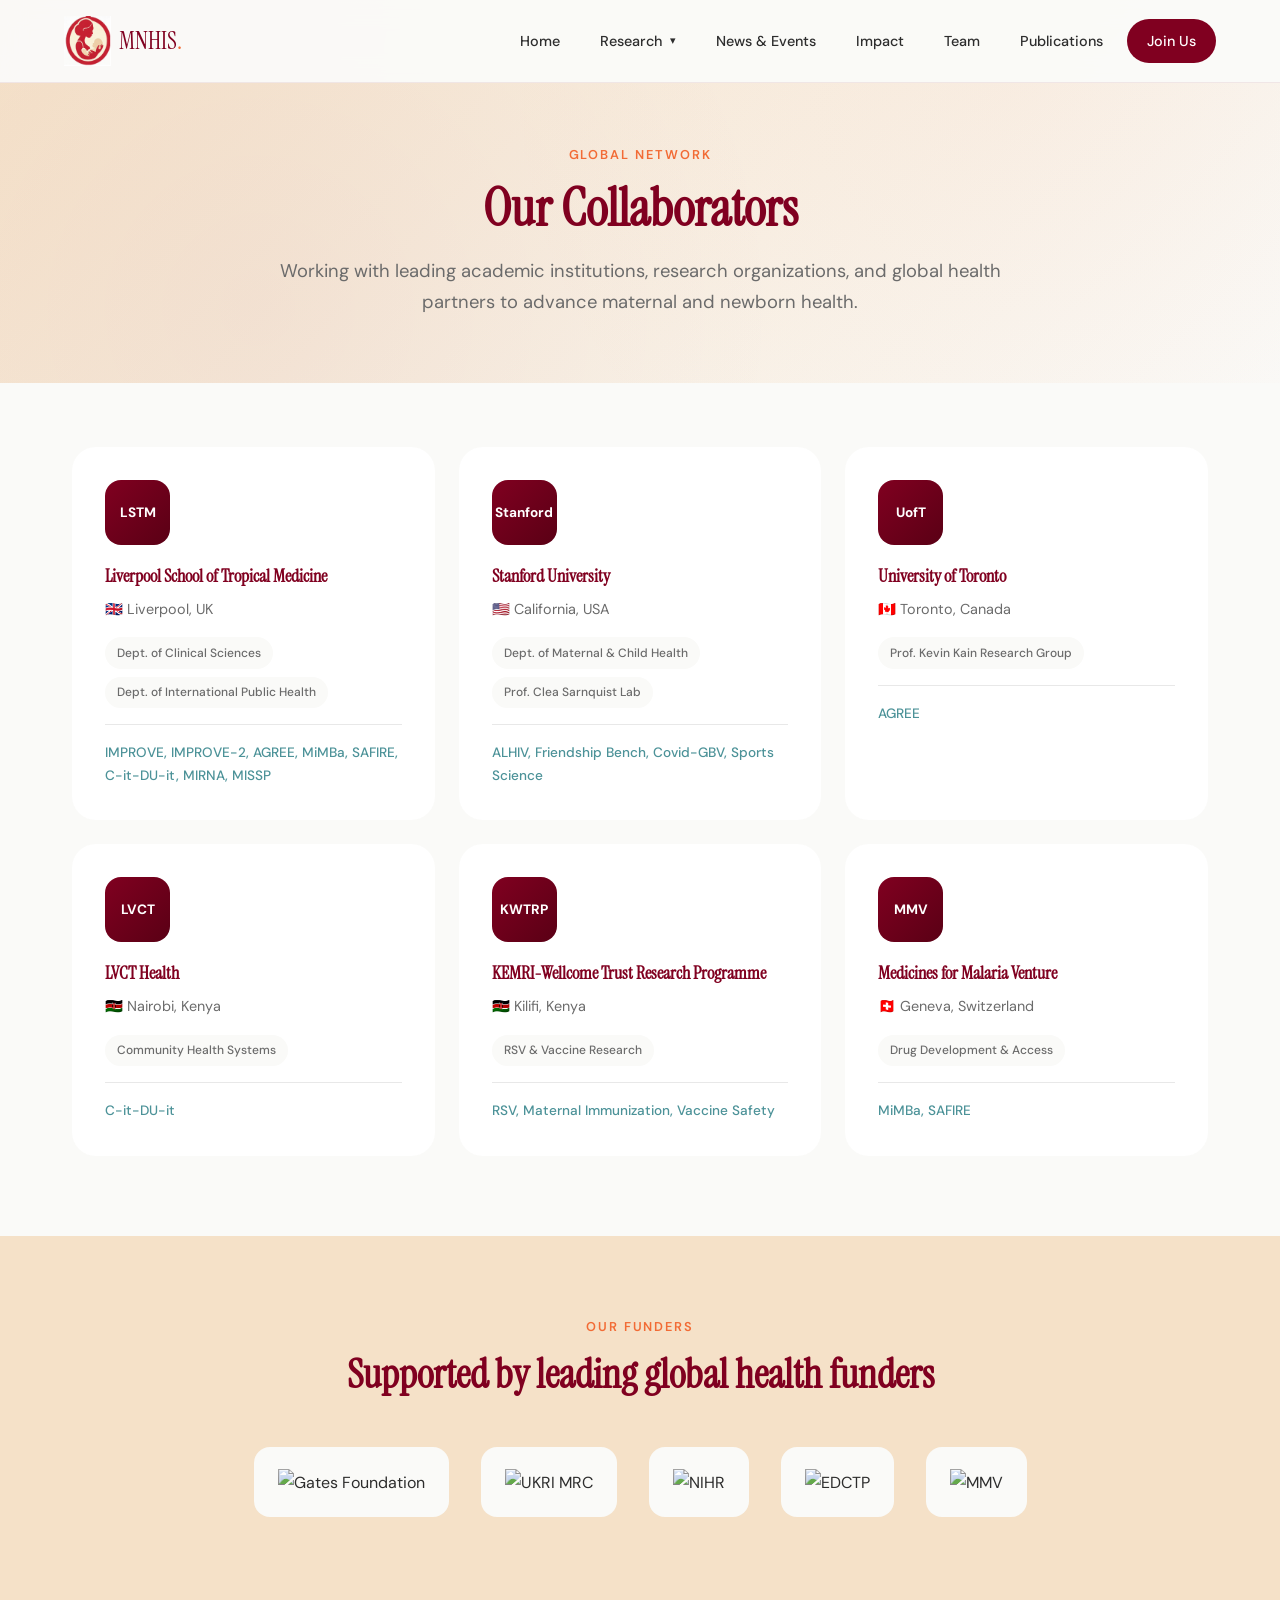
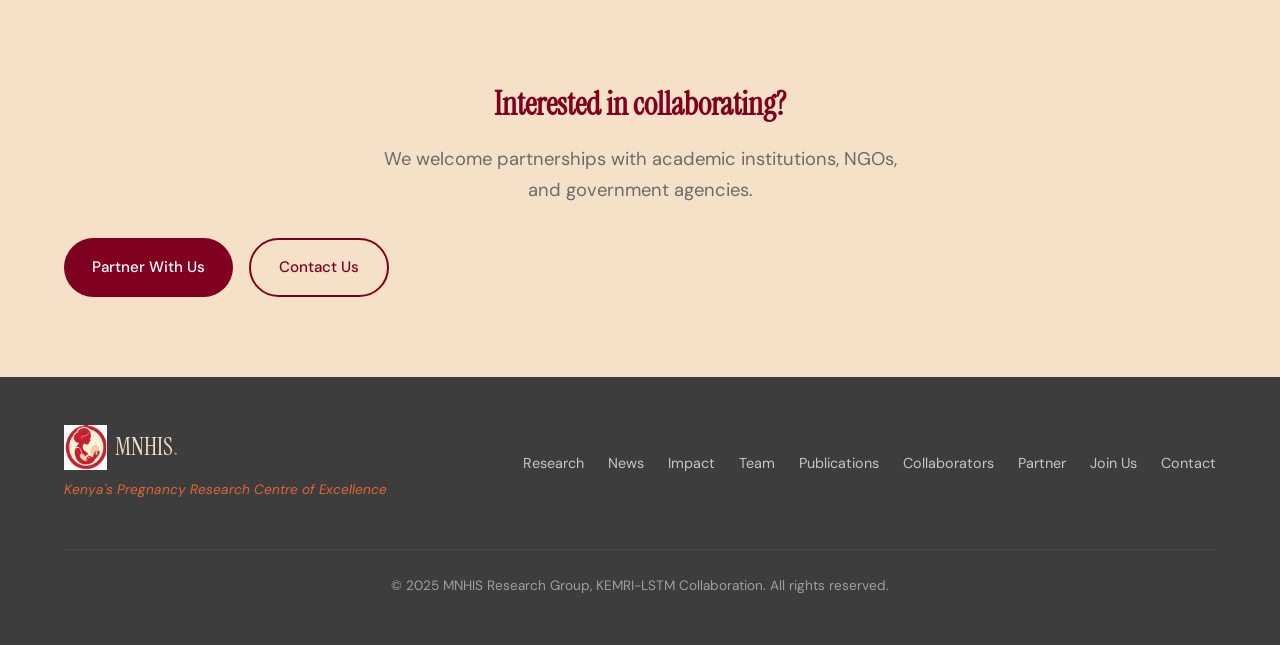
==== collaborators.html @ 678b4b8b "v3 redesign - Gitaka/Obimbo Lab inspired" ====
<!DOCTYPE html>
<html lang="en">
<head>
    <meta charset="UTF-8">
    <meta name="viewport" content="width=device-width, initial-scale=1.0">
    <meta name="description" content="MNHIS Collaborators - Working with leading institutions including LSTM, Stanford, University of Toronto, and global health partners.">
    <title>Our Collaborators | MNHIS - Kenya's Pregnancy Research Centre</title>
    <link rel="preconnect" href="https://fonts.googleapis.com">
    <link rel="preconnect" href="https://fonts.gstatic.com" crossorigin>
    <link href="https://fonts.googleapis.com/css2?family=Instrument+Serif:ital@0;1&family=DM+Sans:ital,opsz,wght@0,9..40,300;0,9..40,400;0,9..40,500;0,9..40,600;1,9..40,400&display=swap" rel="stylesheet">
    <link rel="stylesheet" href="styles.css">
</head>
<body>
    <!-- Navigation -->
    <nav>
        <a href="index.html" class="logo">
            <img src="logo.jpg" alt="MNHIS Logo" style="height: 50px; width: auto; object-fit: contain;">
            <span class="logo-text">MNHIS<span>.</span></span>
        </a>
        <ul class="nav-links">
            <li><a href="index.html">Home</a></li>
            <li>
                <a href="projects.html" class="dropdown-toggle">Research</a>
                <div class="dropdown-menu">
                    <a href="projects.html">All Projects</a>
                    <div class="dropdown-divider"></div>
                    <a href="projects.html#malaria">🦟 Malaria in Pregnancy</a>
                    <a href="projects.html#immunization">💉 Maternal Immunization</a>
                    <a href="projects.html#health-systems">🏥 Health Systems</a>
                    <a href="projects.html#adolescent">💚 Adolescent Well-being</a>
                </div>
            </li>
            <li><a href="news.html">News & Events</a></li>
            <li><a href="impact.html">Impact</a></li>
            <li><a href="team.html">Team</a></li>
            <li><a href="publications.html">Publications</a></li>
            <li><a href="join.html" class="nav-cta">Join Us</a></li>
        </ul>
        <button class="mobile-menu-btn">☰</button>
    </nav>

    <!-- Page Header -->
    <section class="page-header">
        <div class="page-header-content">
            <span class="section-tag">Global Network</span>
            <h1>Our Collaborators</h1>
            <p class="page-description">Working with leading academic institutions, research organizations, and global health partners to advance maternal and newborn health.</p>
        </div>
    </section>

    <!-- Collaborators Grid -->
    <section class="collaborators-section">
        <div class="collaborators-grid">
            <a href="https://www.lstmed.ac.uk" target="_blank" class="collaborator-card">
                <div class="collaborator-logo">LSTM</div>
                <h4>Liverpool School of Tropical Medicine</h4>
                <p class="collaborator-location">🇬🇧 Liverpool, UK</p>
                <div class="collaborator-depts">
                    <span>Dept. of Clinical Sciences</span>
                    <span>Dept. of International Public Health</span>
                </div>
                <p class="collaborator-projects">IMPROVE, IMPROVE-2, AGREE, MiMBa, SAFIRE, C-it-DU-it, MIRNA, MISSP</p>
            </a>
            <a href="https://sarnquistlab.su.domains/" target="_blank" class="collaborator-card">
                <div class="collaborator-logo">Stanford</div>
                <h4>Stanford University</h4>
                <p class="collaborator-location">🇺🇸 California, USA</p>
                <div class="collaborator-depts">
                    <span>Dept. of Maternal & Child Health</span>
                    <span>Prof. Clea Sarnquist Lab</span>
                </div>
                <p class="collaborator-projects">ALHIV, Friendship Bench, Covid-GBV, Sports Science</p>
            </a>
            <a href="https://lmp.utoronto.ca/faculty/kevin-kain" target="_blank" class="collaborator-card">
                <div class="collaborator-logo">UofT</div>
                <h4>University of Toronto</h4>
                <p class="collaborator-location">🇨🇦 Toronto, Canada</p>
                <div class="collaborator-depts">
                    <span>Prof. Kevin Kain Research Group</span>
                </div>
                <p class="collaborator-projects">AGREE</p>
            </a>
            <a href="https://lvcthealth.org" target="_blank" class="collaborator-card">
                <div class="collaborator-logo">LVCT</div>
                <h4>LVCT Health</h4>
                <p class="collaborator-location">🇰🇪 Nairobi, Kenya</p>
                <div class="collaborator-depts">
                    <span>Community Health Systems</span>
                </div>
                <p class="collaborator-projects">C-it-DU-it</p>
            </a>
            <a href="https://kemri-wellcome.org" target="_blank" class="collaborator-card">
                <div class="collaborator-logo">KWTRP</div>
                <h4>KEMRI-Wellcome Trust Research Programme</h4>
                <p class="collaborator-location">🇰🇪 Kilifi, Kenya</p>
                <div class="collaborator-depts">
                    <span>RSV & Vaccine Research</span>
                </div>
                <p class="collaborator-projects">RSV, Maternal Immunization, Vaccine Safety</p>
            </a>
            <a href="https://www.mmv.org" target="_blank" class="collaborator-card">
                <div class="collaborator-logo">MMV</div>
                <h4>Medicines for Malaria Venture</h4>
                <p class="collaborator-location">🇨🇭 Geneva, Switzerland</p>
                <div class="collaborator-depts">
                    <span>Drug Development & Access</span>
                </div>
                <p class="collaborator-projects">MiMBa, SAFIRE</p>
            </a>
        </div>
    </section>

    <!-- Funders Section -->
    <section style="padding: 5rem 4rem; background: var(--color-bg-alt);">
        <div class="section-header centered">
            <span class="section-tag">Our Funders</span>
            <h2 class="section-title">Supported by leading global health funders</h2>
        </div>
        <div class="funders-logos" style="max-width: 1000px; margin: 0 auto;">
            <a href="https://www.gatesfoundation.org" target="_blank" class="funder-logo" title="Gates Foundation">
                <img src="https://upload.wikimedia.org/wikipedia/commons/thumb/2/20/Bill_%26_Melinda_Gates_Foundation_logo.svg/320px-Bill_%26_Melinda_Gates_Foundation_logo.svg.png" alt="Gates Foundation">
            </a>
            <a href="https://www.ukri.org/councils/mrc/" target="_blank" class="funder-logo" title="UKRI MRC">
                <img src="https://upload.wikimedia.org/wikipedia/en/thumb/5/5d/UK_Research_and_Innovation_logo.svg/200px-UK_Research_and_Innovation_logo.svg.png" alt="UKRI MRC">
            </a>
            <a href="https://www.nihr.ac.uk" target="_blank" class="funder-logo" title="NIHR">
                <img src="https://upload.wikimedia.org/wikipedia/commons/thumb/6/63/NIHR_logo.svg/200px-NIHR_logo.svg.png" alt="NIHR">
            </a>
            <a href="https://www.edctp.org" target="_blank" class="funder-logo" title="EDCTP">
                <img src="https://www.edctp.org/web/app/uploads/2020/01/EDCTP_logo.png" alt="EDCTP">
            </a>
            <a href="https://www.mmv.org" target="_blank" class="funder-logo" title="MMV">
                <img src="https://upload.wikimedia.org/wikipedia/commons/thumb/e/ef/Medicines_for_Malaria_Venture_Logo.svg/200px-Medicines_for_Malaria_Venture_Logo.svg.png" alt="MMV">
            </a>
        </div>
    </section>

    <!-- CTA -->
    <section class="cta-section">
        <h2>Interested in collaborating?</h2>
        <p>We welcome partnerships with academic institutions, NGOs, and government agencies.</p>
        <div class="cta-buttons">
            <a href="partner.html" class="btn btn-primary">Partner With Us</a>
            <a href="contact.html" class="btn btn-secondary">Contact Us</a>
        </div>
    </section>

    <!-- Footer -->
    <footer>
        <div class="footer-brand">
            <a href="index.html" class="logo">
                <img src="logo.jpg" alt="MNHIS Logo" style="height: 45px; width: auto; object-fit: contain;">
                <span class="logo-text">MNHIS<span>.</span></span>
            </a>
            <p class="footer-tagline">Kenya's Pregnancy Research Centre of Excellence</p>
        </div>
        <ul class="footer-links">
            <li><a href="projects.html">Research</a></li>
            <li><a href="news.html">News</a></li>
            <li><a href="impact.html">Impact</a></li>
            <li><a href="team.html">Team</a></li>
            <li><a href="publications.html">Publications</a></li>
            <li><a href="collaborators.html">Collaborators</a></li>
            <li><a href="partner.html">Partner</a></li>
            <li><a href="join.html">Join Us</a></li>
            <li><a href="contact.html">Contact</a></li>
        </ul>
        <p class="copyright">© 2025 MNHIS Research Group, KEMRI-LSTM Collaboration. All rights reserved.</p>
    </footer>

    <script>
        document.querySelector('.mobile-menu-btn').addEventListener('click', function() {
            document.querySelector('.nav-links').classList.toggle('mobile-open');
        });
    </script>
</body>
</html>
---- styles.css ----
:root {
    /* MNHIS Brand Colors */
    --color-primary: #800020;
    --color-primary-light: #9A1B3A;
    --color-primary-dark: #5a0015;
    --color-bg-warm: #F5E1C8;
    --color-accent: #F26B35;
    --color-accent-light: #FEF0EA;
    --color-gold: #FFC300;
    --color-secondary: #4C9298;
    --color-tertiary-green: #98C078;
    --color-tertiary-pink: #E190A1;
    --color-bg: #FAFAF8;
    --color-bg-alt: #F5E1C8;
    --color-neutral-light: #E8E8E8;
    --color-text-muted: #6B6B6B;
    --color-text: #2D2D2D;
    --color-white: #FFFFFF;
    --font-display: 'Instrument Serif', Georgia, serif;
    --font-body: 'DM Sans', -apple-system, sans-serif;
    --shadow-sm: 0 2px 8px rgba(128, 0, 32, 0.06);
    --shadow-md: 0 4px 20px rgba(128, 0, 32, 0.08);
    --shadow-lg: 0 8px 40px rgba(128, 0, 32, 0.12);
    --radius-sm: 8px;
    --radius-md: 16px;
    --radius-lg: 24px;
    --radius-full: 50px;
}

* {
    margin: 0;
    padding: 0;
    box-sizing: border-box;
}

html {
    scroll-behavior: smooth;
}

body {
    font-family: var(--font-body);
    background: var(--color-bg);
    color: var(--color-text);
    line-height: 1.7;
    overflow-x: hidden;
}

a {
    color: inherit;
    text-decoration: none;
}

/* ========================================
   NAVIGATION - With Dropdown
   ======================================== */

nav {
    position: fixed;
    top: 0;
    left: 0;
    right: 0;
    padding: 1rem 4rem;
    display: flex;
    justify-content: space-between;
    align-items: center;
    z-index: 1000;
    background: rgba(250, 250, 248, 0.97);
    backdrop-filter: blur(12px);
    border-bottom: 1px solid rgba(128, 0, 32, 0.08);
}

.logo {
    display: flex;
    align-items: center;
    gap: 0.5rem;
}

.logo-text {
    font-family: var(--font-display);
    font-size: 1.5rem;
    color: var(--color-primary);
}

.logo-text span {
    color: var(--color-accent);
}

.nav-links {
    display: flex;
    gap: 0.5rem;
    list-style: none;
    align-items: center;
}

.nav-links > li {
    position: relative;
}

.nav-links > li > a {
    font-size: 0.9rem;
    font-weight: 500;
    color: var(--color-text);
    padding: 0.6rem 1rem;
    border-radius: var(--radius-sm);
    transition: all 0.2s ease;
    display: flex;
    align-items: center;
    gap: 0.3rem;
}

.nav-links > li > a:hover {
    color: var(--color-primary);
    background: rgba(128, 0, 32, 0.05);
}

.nav-links > li > a.active {
    color: var(--color-primary);
}

/* Dropdown Arrow */
.nav-links .dropdown-toggle::after {
    content: '▾';
    font-size: 0.7rem;
    margin-left: 0.2rem;
    transition: transform 0.2s ease;
}

.nav-links li:hover .dropdown-toggle::after {
    transform: rotate(180deg);
}

/* Dropdown Menu */
.dropdown-menu {
    position: absolute;
    top: 100%;
    left: 0;
    min-width: 280px;
    background: var(--color-white);
    border-radius: var(--radius-md);
    box-shadow: var(--shadow-lg);
    padding: 0.75rem;
    opacity: 0;
    visibility: hidden;
    transform: translateY(10px);
    transition: all 0.2s ease;
    z-index: 100;
    border: 1px solid rgba(128, 0, 32, 0.08);
}

.nav-links li:hover .dropdown-menu {
    opacity: 1;
    visibility: visible;
    transform: translateY(0);
}

.dropdown-menu a {
    display: block;
    padding: 0.75rem 1rem;
    font-size: 0.85rem;
    color: var(--color-text);
    border-radius: var(--radius-sm);
    transition: all 0.2s ease;
}

.dropdown-menu a:hover {
    background: var(--color-bg-alt);
    color: var(--color-primary);
}

.dropdown-menu a .dropdown-desc {
    display: block;
    font-size: 0.75rem;
    color: var(--color-text-muted);
    margin-top: 0.2rem;
}

.dropdown-divider {
    height: 1px;
    background: var(--color-neutral-light);
    margin: 0.5rem 0;
}

/* Nav CTA Button */
.nav-cta {
    background: var(--color-primary) !important;
    color: var(--color-white) !important;
    padding: 0.6rem 1.25rem !important;
    border-radius: var(--radius-full) !important;
    font-weight: 500 !important;
}

.nav-cta:hover {
    background: var(--color-primary-light) !important;
}

/* Mobile Menu */
.mobile-menu-btn {
    display: none;
    background: none;
    border: none;
    font-size: 1.5rem;
    color: var(--color-primary);
    cursor: pointer;
}

/* ========================================
   BUTTONS
   ======================================== */

.btn {
    padding: 0.9rem 1.75rem;
    font-family: var(--font-body);
    font-size: 0.95rem;
    font-weight: 500;
    border-radius: var(--radius-full);
    cursor: pointer;
    transition: all 0.3s ease;
    border: none;
    text-decoration: none;
    display: inline-flex;
    align-items: center;
    gap: 0.5rem;
}

.btn-primary {
    background: var(--color-primary);
    color: var(--color-white);
}

.btn-primary:hover {
    background: var(--color-primary-light);
    transform: translateY(-2px);
    box-shadow: var(--shadow-md);
}

.btn-secondary {
    background: transparent;
    color: var(--color-primary);
    border: 2px solid var(--color-primary);
}

.btn-secondary:hover {
    background: var(--color-primary);
    color: var(--color-white);
}

.btn-accent {
    background: var(--color-accent);
    color: var(--color-white);
}

.btn-accent:hover {
    background: #e05a28;
    transform: translateY(-2px);
}

.cta-buttons {
    display: flex;
    gap: 1rem;
    flex-wrap: wrap;
}

/* ========================================
   HERO SECTION
   ======================================== */

.hero {
    min-height: 100vh;
    display: flex;
    align-items: center;
    padding: 8rem 4rem 4rem;
    position: relative;
    background: linear-gradient(135deg, var(--color-bg) 0%, var(--color-bg-alt) 100%);
}

.hero::before {
    content: '';
    position: absolute;
    top: 0;
    right: 0;
    width: 50%;
    height: 100%;
    background: radial-gradient(circle at 70% 30%, rgba(242, 107, 53, 0.08) 0%, transparent 50%);
    pointer-events: none;
}

.hero-content {
    max-width: 650px;
    position: relative;
    z-index: 1;
}

.hero-badge {
    display: inline-flex;
    align-items: center;
    gap: 0.5rem;
    padding: 0.5rem 1rem;
    background: var(--color-white);
    border-radius: var(--radius-full);
    font-size: 0.8rem;
    font-weight: 500;
    color: var(--color-primary);
    margin-bottom: 1.5rem;
    box-shadow: var(--shadow-sm);
    animation: fadeInUp 0.6s ease forwards;
    opacity: 0;
}

.hero-badge::before {
    content: '';
    width: 8px;
    height: 8px;
    background: var(--color-accent);
    border-radius: 50%;
    animation: pulse 2s infinite;
}

@keyframes pulse {
    0%, 100% { opacity: 1; transform: scale(1); }
    50% { opacity: 0.5; transform: scale(1.2); }
}

@keyframes fadeInUp {
    from { opacity: 0; transform: translateY(20px); }
    to { opacity: 1; transform: translateY(0); }
}

.hero h1 {
    font-family: var(--font-display);
    font-size: clamp(2.5rem, 5vw, 4rem);
    font-weight: 400;
    line-height: 1.15;
    color: var(--color-primary);
    margin-bottom: 1rem;
    animation: fadeInUp 0.6s ease 0.1s forwards;
    opacity: 0;
}

.hero h1 em {
    font-style: italic;
    color: var(--color-accent);
}

.hero-tagline {
    font-family: var(--font-display);
    font-size: 1.35rem;
    color: var(--color-secondary);
    font-style: italic;
    margin-bottom: 1rem;
    animation: fadeInUp 0.6s ease 0.2s forwards;
    opacity: 0;
}

.hero-description {
    font-size: 1.1rem;
    color: var(--color-text-muted);
    margin-bottom: 2rem;
    animation: fadeInUp 0.6s ease 0.3s forwards;
    opacity: 0;
}

.hero-cta {
    display: flex;
    gap: 1rem;
    animation: fadeInUp 0.6s ease 0.4s forwards;
    opacity: 0;
}

.hero-visual {
    position: absolute;
    right: 6%;
    top: 50%;
    transform: translateY(-50%);
    animation: fadeInUp 0.8s ease 0.3s forwards;
    opacity: 0;
}

.hero-image-container {
    position: relative;
    width: 380px;
    height: 380px;
}

.hero-image-container img {
    width: 100%;
    height: 100%;
    object-fit: contain;
    filter: drop-shadow(0 20px 40px rgba(128, 0, 32, 0.2));
}

.hero-circles {
    position: absolute;
    top: 0;
    left: 0;
    width: 100%;
    height: 100%;
}

/* ========================================
   STATS SECTION - Animated Counters
   ======================================== */

.stats-section {
    padding: 4rem;
    background: var(--color-primary);
    position: relative;
    overflow: hidden;
}

.stats-section::before {
    content: '';
    position: absolute;
    top: -50%;
    right: -10%;
    width: 400px;
    height: 400px;
    background: radial-gradient(circle, rgba(242, 107, 53, 0.2) 0%, transparent 70%);
    pointer-events: none;
}

.stats-grid {
    display: grid;
    grid-template-columns: repeat(4, 1fr);
    gap: 2rem;
    max-width: 1200px;
    margin: 0 auto;
    position: relative;
    z-index: 1;
}

.stat-item {
    text-align: center;
    color: var(--color-white);
}

.stat-number {
    font-family: var(--font-display);
    font-size: 3.5rem;
    color: var(--color-bg-warm);
    display: block;
    line-height: 1.1;
}

.stat-label {
    font-size: 0.95rem;
    opacity: 0.9;
    margin-top: 0.5rem;
}

/* ========================================
   SECTION STYLING
   ======================================== */

section {
    padding: 5rem 4rem;
}

.section-header {
    max-width: 700px;
    margin-bottom: 3rem;
}

.section-header.centered {
    text-align: center;
    margin-left: auto;
    margin-right: auto;
}

.section-tag {
    font-size: 0.8rem;
    font-weight: 600;
    text-transform: uppercase;
    letter-spacing: 0.15em;
    color: var(--color-accent);
    margin-bottom: 0.75rem;
    display: block;
}

.section-title {
    font-family: var(--font-display);
    font-size: clamp(1.75rem, 3.5vw, 2.5rem);
    color: var(--color-primary);
    line-height: 1.25;
}

.section-description {
    font-size: 1.1rem;
    color: var(--color-text-muted);
    margin-top: 1rem;
}

/* ========================================
   FUNDERS / PARTNERS SECTION
   ======================================== */

.funders-section {
    padding: 3rem 4rem;
    background: var(--color-white);
    border-bottom: 1px solid var(--color-neutral-light);
}

.funders-label {
    text-align: center;
    font-size: 0.8rem;
    font-weight: 600;
    text-transform: uppercase;
    letter-spacing: 0.15em;
    color: var(--color-text-muted);
    margin-bottom: 2rem;
}

.funders-logos {
    display: flex;
    justify-content: center;
    align-items: center;
    flex-wrap: wrap;
    gap: 2rem;
}

.funder-logo {
    padding: 1rem 1.5rem;
    background: var(--color-bg);
    border-radius: var(--radius-md);
    transition: all 0.3s ease;
    display: flex;
    align-items: center;
    justify-content: center;
    min-height: 70px;
}

.funder-logo:hover {
    background: var(--color-bg-alt);
    transform: translateY(-3px);
    box-shadow: var(--shadow-md);
}

.funder-logo img {
    max-height: 45px;
    width: auto;
    object-fit: contain;
    filter: grayscale(20%);
    transition: filter 0.3s ease;
}

.funder-logo:hover img {
    filter: grayscale(0%);
}

/* ========================================
   RESEARCH AREAS CARDS
   ======================================== */

.research-section {
    background: var(--color-bg-alt);
}

.research-grid {
    display: grid;
    grid-template-columns: repeat(4, 1fr);
    gap: 1.5rem;
}

.research-card {
    background: var(--color-white);
    padding: 2rem;
    border-radius: var(--radius-lg);
    transition: all 0.3s ease;
    border: 1px solid transparent;
    text-decoration: none;
    display: block;
    position: relative;
    overflow: hidden;
}

.research-card::before {
    content: '';
    position: absolute;
    top: 0;
    left: 0;
    width: 100%;
    height: 4px;
    background: linear-gradient(90deg, var(--color-accent), var(--color-gold));
    transform: scaleX(0);
    transform-origin: left;
    transition: transform 0.3s ease;
}

.research-card:hover {
    transform: translateY(-5px);
    box-shadow: var(--shadow-lg);
    border-color: rgba(128, 0, 32, 0.1);
}

.research-card:hover::before {
    transform: scaleX(1);
}

.research-icon {
    width: 60px;
    height: 60px;
    background: linear-gradient(135deg, var(--color-primary), var(--color-primary-light));
    border-radius: var(--radius-md);
    display: flex;
    align-items: center;
    justify-content: center;
    font-size: 1.5rem;
    margin-bottom: 1.25rem;
}

.research-card h3 {
    font-family: var(--font-display);
    font-size: 1.35rem;
    color: var(--color-primary);
    margin-bottom: 0.75rem;
}

.research-card p {
    color: var(--color-text-muted);
    font-size: 0.95rem;
    margin-bottom: 1rem;
}

.research-card .card-link {
    font-size: 0.9rem;
    font-weight: 500;
    color: var(--color-accent);
    display: inline-flex;
    align-items: center;
    gap: 0.3rem;
}

/* ========================================
   IMPACT SECTION
   ======================================== */

.impact-highlight-section {
    display: grid;
    grid-template-columns: 1fr 1fr;
    gap: 4rem;
    padding: 5rem 4rem;
    background: linear-gradient(135deg, var(--color-primary) 0%, var(--color-primary-dark) 100%);
    color: var(--color-white);
    align-items: center;
}

.impact-content h2 {
    font-family: var(--font-display);
    font-size: 2.25rem;
    margin-bottom: 1rem;
    color: var(--color-white);
}

.impact-content p {
    font-size: 1.1rem;
    opacity: 0.9;
    margin-bottom: 2rem;
    line-height: 1.8;
}

.impact-stats-row {
    display: flex;
    gap: 3rem;
}

.impact-stat {
    text-align: center;
}

.impact-stat-number {
    display: block;
    font-family: var(--font-display);
    font-size: 2.75rem;
    color: var(--color-accent);
}

.impact-stat-label {
    font-size: 0.9rem;
    opacity: 0.85;
}

/* ========================================
   CTA SECTIONS
   ======================================== */

.cta-section {
    text-align: center;
    padding: 5rem 4rem;
    background: var(--color-bg-alt);
}

.cta-section h2 {
    font-family: var(--font-display);
    font-size: 2rem;
    color: var(--color-primary);
    margin-bottom: 0.75rem;
}

.cta-section p {
    font-size: 1.15rem;
    color: var(--color-text-muted);
    margin-bottom: 2rem;
    max-width: 550px;
    margin-left: auto;
    margin-right: auto;
}

/* ========================================
   PAGE HEADERS
   ======================================== */

.page-header {
    padding: 9rem 4rem 4rem;
    background: linear-gradient(135deg, var(--color-bg-alt) 0%, var(--color-bg) 100%);
    text-align: center;
    position: relative;
}

.page-header::before {
    content: '';
    position: absolute;
    top: 0;
    left: 0;
    right: 0;
    bottom: 0;
    background: radial-gradient(circle at 20% 80%, rgba(128, 0, 32, 0.04) 0%, transparent 50%),
                radial-gradient(circle at 80% 20%, rgba(242, 107, 53, 0.04) 0%, transparent 50%);
    pointer-events: none;
}

.page-header-content {
    position: relative;
    z-index: 1;
    max-width: 750px;
    margin: 0 auto;
}

.page-header h1 {
    font-family: var(--font-display);
    font-size: clamp(2.25rem, 4.5vw, 3.25rem);
    color: var(--color-primary);
    margin-bottom: 1rem;
    line-height: 1.2;
}

.page-header .page-description {
    font-size: 1.15rem;
    color: var(--color-text-muted);
    line-height: 1.7;
}

/* ========================================
   TEAM PAGE - Gitaka Lab Style
   ======================================== */

.team-section {
    max-width: 1200px;
    margin: 0 auto;
    padding: 4rem 2rem 5rem;
}

/* Principal Investigator - Featured */
.pi-featured {
    display: grid;
    grid-template-columns: 300px 1fr;
    gap: 3rem;
    background: var(--color-white);
    border-radius: var(--radius-lg);
    padding: 2.5rem;
    margin-bottom: 4rem;
    box-shadow: var(--shadow-md);
    border: 2px solid var(--color-primary);
}

.pi-photo {
    width: 280px;
    height: 280px;
    border-radius: 50%;
    object-fit: cover;
    border: 4px solid var(--color-bg-alt);
    box-shadow: var(--shadow-md);
}

.pi-info h2 {
    font-family: var(--font-display);
    font-size: 2rem;
    color: var(--color-primary);
    margin-bottom: 0.5rem;
}

.pi-role {
    font-size: 1.1rem;
    color: var(--color-accent);
    font-weight: 500;
    margin-bottom: 0.75rem;
}

.pi-projects {
    display: inline-block;
    padding: 0.4rem 1rem;
    background: rgba(128, 0, 32, 0.08);
    color: var(--color-primary);
    border-radius: var(--radius-full);
    font-size: 0.8rem;
    font-weight: 500;
    margin-bottom: 1rem;
}

.pi-bio {
    font-size: 1rem;
    color: var(--color-text);
    line-height: 1.8;
    margin-bottom: 1.25rem;
}

.pi-credentials {
    display: flex;
    flex-wrap: wrap;
    gap: 0.5rem;
    margin-bottom: 1.25rem;
}

.credential-badge {
    padding: 0.4rem 0.85rem;
    background: var(--color-accent-light);
    color: var(--color-accent);
    border-radius: var(--radius-full);
    font-size: 0.8rem;
    font-weight: 500;
    text-decoration: none;
    transition: all 0.2s ease;
}

.credential-badge:hover {
    background: var(--color-accent);
    color: var(--color-white);
}

.pi-social {
    display: flex;
    gap: 1rem;
}

.pi-social a {
    font-size: 0.9rem;
    color: var(--color-secondary);
    font-weight: 500;
    transition: color 0.2s ease;
}

.pi-social a:hover {
    color: var(--color-primary);
}

/* Team Department Sections */
.team-department {
    margin-bottom: 3.5rem;
}

.department-header {
    margin-bottom: 2rem;
    padding-bottom: 1rem;
    border-bottom: 2px solid var(--color-neutral-light);
}

.department-title {
    font-family: var(--font-display);
    font-size: 1.75rem;
    color: var(--color-primary);
    margin-bottom: 0.25rem;
}

.department-subtitle {
    color: var(--color-text-muted);
    font-size: 0.95rem;
}

/* Team Grid */
.team-grid {
    display: grid;
    grid-template-columns: repeat(auto-fill, minmax(220px, 1fr));
    gap: 1.5rem;
}

.team-card {
    background: var(--color-white);
    border-radius: var(--radius-lg);
    padding: 1.75rem;
    text-align: center;
    transition: all 0.3s ease;
    border: 1px solid transparent;
    cursor: pointer;
}

.team-card:hover {
    transform: translateY(-5px);
    box-shadow: var(--shadow-lg);
    border-color: rgba(128, 0, 32, 0.1);
}

.team-photo {
    width: 100px;
    height: 100px;
    border-radius: 50%;
    background: var(--color-primary);
    color: var(--color-white);
    display: flex;
    align-items: center;
    justify-content: center;
    font-weight: 600;
    font-size: 1.25rem;
    margin: 0 auto 1rem;
    background-size: cover;
    background-position: center;
    border: 3px solid var(--color-bg-alt);
}

.team-photo.has-image {
    background-color: var(--color-bg);
}

.team-card h4 {
    font-family: var(--font-display);
    font-size: 1.1rem;
    color: var(--color-primary);
    margin-bottom: 0.25rem;
}

.team-card .role {
    color: var(--color-accent);
    font-weight: 500;
    font-size: 0.85rem;
    margin-bottom: 0.5rem;
}

.team-card .projects-tag {
    display: inline-block;
    padding: 0.25rem 0.65rem;
    background: rgba(128, 0, 32, 0.06);
    color: var(--color-primary);
    border-radius: var(--radius-full);
    font-size: 0.7rem;
    font-weight: 500;
}

/* Team Card Expanded Info (on hover/click) */
.team-card .bio {
    display: none;
    font-size: 0.85rem;
    color: var(--color-text-muted);
    line-height: 1.6;
    margin-top: 1rem;
    text-align: left;
}

.team-card .team-social {
    display: none;
    gap: 0.75rem;
    margin-top: 1rem;
    justify-content: center;
}

.team-card.expanded .bio,
.team-card.expanded .team-social {
    display: flex;
}

.team-social a {
    font-size: 0.8rem;
    color: var(--color-secondary);
    font-weight: 500;
}

/* Field Teams Banner */
.field-teams-banner {
    background: linear-gradient(135deg, var(--color-primary) 0%, var(--color-primary-dark) 100%);
    border-radius: var(--radius-lg);
    padding: 2.5rem;
    margin-top: 2rem;
    color: var(--color-white);
    display: flex;
    align-items: center;
    gap: 2rem;
}

.field-teams-number {
    font-family: var(--font-display);
    font-size: 4rem;
    color: var(--color-accent);
    flex-shrink: 0;
}

.field-teams-text h4 {
    font-family: var(--font-display);
    font-size: 1.4rem;
    margin-bottom: 0.5rem;
}

.field-teams-text p {
    opacity: 0.9;
    line-height: 1.7;
}

/* Alumni Section */
.alumni-section {
    background: var(--color-bg);
    border-radius: var(--radius-lg);
    padding: 2rem;
    margin-top: 2rem;
}

.alumni-section h4 {
    font-family: var(--font-display);
    font-size: 1.25rem;
    color: var(--color-primary);
    margin-bottom: 1rem;
}

.alumni-list {
    display: flex;
    flex-wrap: wrap;
    gap: 0.5rem;
}

.alumni-tag {
    padding: 0.4rem 0.85rem;
    background: var(--color-white);
    color: var(--color-text-muted);
    border-radius: var(--radius-full);
    font-size: 0.85rem;
}

/* ========================================
   JOIN US PAGE
   ======================================== */

.join-section {
    max-width: 1000px;
    margin: 0 auto;
    padding: 4rem 2rem 5rem;
}

.join-intro {
    text-align: center;
    margin-bottom: 3rem;
}

.join-intro p {
    font-size: 1.15rem;
    color: var(--color-text-muted);
    max-width: 600px;
    margin: 0 auto;
}

.join-grid {
    display: grid;
    grid-template-columns: repeat(2, 1fr);
    gap: 1.5rem;
    margin-bottom: 3rem;
}

.join-card {
    background: var(--color-white);
    border-radius: var(--radius-lg);
    padding: 2rem;
    border: 1px solid transparent;
    transition: all 0.3s ease;
}

.join-card:hover {
    border-color: var(--color-accent);
    box-shadow: var(--shadow-md);
}

.join-icon {
    width: 50px;
    height: 50px;
    background: var(--color-accent-light);
    border-radius: var(--radius-md);
    display: flex;
    align-items: center;
    justify-content: center;
    font-size: 1.5rem;
    margin-bottom: 1rem;
}

.join-card h3 {
    font-family: var(--font-display);
    font-size: 1.25rem;
    color: var(--color-primary);
    margin-bottom: 0.5rem;
}

.join-card p {
    font-size: 0.95rem;
    color: var(--color-text-muted);
    line-height: 1.7;
}

.join-contact {
    background: var(--color-bg-alt);
    border-radius: var(--radius-lg);
    padding: 2.5rem;
    text-align: center;
}

.join-contact h3 {
    font-family: var(--font-display);
    font-size: 1.5rem;
    color: var(--color-primary);
    margin-bottom: 1rem;
}

.join-contact p {
    color: var(--color-text-muted);
    margin-bottom: 0.5rem;
}

.join-contact a {
    color: var(--color-accent);
    font-weight: 500;
}

/* ========================================
   NEWS & EVENTS PAGE
   ======================================== */

.news-section {
    max-width: 1200px;
    margin: 0 auto;
    padding: 4rem 2rem 5rem;
}

.news-grid {
    display: grid;
    grid-template-columns: 2fr 1fr;
    gap: 2rem;
}

.news-main {
    display: flex;
    flex-direction: column;
    gap: 1.5rem;
}

.news-card {
    background: var(--color-white);
    border-radius: var(--radius-lg);
    overflow: hidden;
    transition: all 0.3s ease;
    border: 1px solid transparent;
    display: block;
    text-decoration: none;
}

.news-card:hover {
    box-shadow: var(--shadow-lg);
    border-color: rgba(128, 0, 32, 0.1);
    transform: translateY(-3px);
}

.news-card.featured {
    display: grid;
    grid-template-columns: 1fr 1fr;
}

.news-image {
    height: 200px;
    background: var(--color-bg-alt);
    display: flex;
    align-items: center;
    justify-content: center;
    font-size: 3rem;
}

.news-card.featured .news-image {
    height: 100%;
    min-height: 280px;
}

.news-content {
    padding: 1.5rem;
}

.news-category {
    display: inline-block;
    padding: 0.3rem 0.75rem;
    background: var(--color-accent-light);
    color: var(--color-accent);
    border-radius: var(--radius-full);
    font-size: 0.75rem;
    font-weight: 600;
    margin-bottom: 0.75rem;
}

.news-card h3 {
    font-family: var(--font-display);
    font-size: 1.25rem;
    color: var(--color-primary);
    margin-bottom: 0.5rem;
    line-height: 1.3;
}

.news-card p {
    font-size: 0.95rem;
    color: var(--color-text-muted);
    line-height: 1.6;
    margin-bottom: 0.75rem;
}

.news-date {
    font-size: 0.8rem;
    color: var(--color-text-muted);
}

/* News Sidebar */
.news-sidebar {
    display: flex;
    flex-direction: column;
    gap: 1.5rem;
}

.sidebar-section {
    background: var(--color-white);
    border-radius: var(--radius-lg);
    padding: 1.5rem;
}

.sidebar-section h4 {
    font-family: var(--font-display);
    font-size: 1.1rem;
    color: var(--color-primary);
    margin-bottom: 1rem;
    padding-bottom: 0.75rem;
    border-bottom: 2px solid var(--color-neutral-light);
}

.upcoming-event {
    padding: 1rem 0;
    border-bottom: 1px solid var(--color-neutral-light);
}

.upcoming-event:last-child {
    border-bottom: none;
    padding-bottom: 0;
}

.event-date {
    font-size: 0.75rem;
    color: var(--color-accent);
    font-weight: 600;
    margin-bottom: 0.25rem;
}

.event-title {
    font-size: 0.95rem;
    color: var(--color-text);
    font-weight: 500;
}

/* ========================================
   PROJECTS PAGE
   ======================================== */

.projects-section {
    max-width: 1200px;
    margin: 0 auto;
    padding: 4rem 2rem 5rem;
}

.project-category {
    background: var(--color-white);
    border-radius: var(--radius-lg);
    padding: 2.5rem;
    margin-bottom: 2rem;
    box-shadow: var(--shadow-sm);
}

.category-header {
    display: flex;
    align-items: center;
    gap: 1.25rem;
    margin-bottom: 1.5rem;
    padding-bottom: 1.5rem;
    border-bottom: 1px solid var(--color-neutral-light);
}

.category-icon {
    font-size: 2.5rem;
    width: 70px;
    height: 70px;
    background: linear-gradient(135deg, var(--color-bg-alt) 0%, var(--color-bg) 100%);
    border-radius: var(--radius-md);
    display: flex;
    align-items: center;
    justify-content: center;
    flex-shrink: 0;
}

.category-title {
    font-family: var(--font-display);
    font-size: 1.5rem;
    color: var(--color-primary);
    margin-bottom: 0.25rem;
}

.category-subtitle {
    color: var(--color-text-muted);
    font-size: 0.95rem;
}

.category-collaborators {
    display: flex;
    flex-wrap: wrap;
    gap: 0.5rem;
    margin-bottom: 1.5rem;
}

.collab-tag {
    padding: 0.4rem 0.9rem;
    background: var(--color-bg);
    color: var(--color-text-muted);
    border-radius: var(--radius-full);
    font-size: 0.8rem;
    font-weight: 500;
}

.category-projects {
    display: grid;
    grid-template-columns: repeat(auto-fill, minmax(280px, 1fr));
    gap: 1rem;
}

.project-card {
    background: var(--color-bg);
    padding: 1.5rem;
    border-radius: var(--radius-md);
    transition: all 0.3s ease;
    text-decoration: none;
    color: inherit;
    display: block;
    border: 1px solid transparent;
}

.project-card:hover {
    background: var(--color-bg-alt);
    border-color: rgba(128, 0, 32, 0.1);
    transform: translateY(-2px);
}

.project-card h4 {
    font-family: var(--font-display);
    font-size: 1.1rem;
    color: var(--color-primary);
    margin-bottom: 0.5rem;
    display: flex;
    align-items: center;
    gap: 0.5rem;
}

.project-card p {
    font-size: 0.9rem;
    color: var(--color-text-muted);
    line-height: 1.6;
    margin-bottom: 0.75rem;
}

.project-links {
    display: flex;
    flex-direction: column;
    gap: 0.35rem;
    margin-top: 0.75rem;
}

.project-links a {
    font-size: 0.8rem;
    color: var(--color-secondary);
    font-weight: 500;
    display: inline-flex;
    align-items: center;
    gap: 0.25rem;
}

.project-links a:hover {
    color: var(--color-primary);
}

.link-icon {
    font-size: 0.85rem;
    color: var(--color-accent);
}

.project-collab {
    display: block;
    margin-top: 0.5rem;
    font-size: 0.8rem;
    color: var(--color-secondary);
    font-weight: 500;
}

/* Project Category Row (side by side) */
.project-category-row {
    display: grid;
    grid-template-columns: repeat(2, 1fr);
    gap: 2rem;
    margin-bottom: 2rem;
}

.project-category-row .project-category {
    margin-bottom: 0;
}

/* ========================================
   PUBLICATIONS PAGE
   ======================================== */

.publications-section {
    max-width: 1100px;
    margin: 0 auto;
    padding: 4rem 2rem 5rem;
}

.pub-intro {
    margin-bottom: 2.5rem;
}

.pub-intro p {
    color: var(--color-text-muted);
    line-height: 1.7;
    margin-bottom: 1.5rem;
}

.pub-filters {
    margin-top: 1.5rem;
}

.pub-filters h4 {
    font-size: 0.85rem;
    color: var(--color-primary);
    margin-bottom: 0.75rem;
    font-weight: 600;
}

.filter-tags {
    display: flex;
    flex-wrap: wrap;
    gap: 0.5rem;
}

.filter-tag {
    padding: 0.5rem 1rem;
    border: 1px solid var(--color-neutral-light);
    border-radius: var(--radius-full);
    background: var(--color-white);
    font-size: 0.85rem;
    cursor: pointer;
    transition: all 0.2s ease;
    font-family: var(--font-body);
}

.filter-tag:hover,
.filter-tag.active {
    background: var(--color-primary);
    color: var(--color-white);
    border-color: var(--color-primary);
}

.publications-list {
    display: flex;
    flex-direction: column;
    gap: 1rem;
}

.pub-card {
    background: var(--color-white);
    border-radius: var(--radius-md);
    padding: 1.5rem;
    display: flex;
    gap: 1.5rem;
    align-items: flex-start;
    border: 1px solid rgba(128, 0, 32, 0.06);
    transition: all 0.3s ease;
}

.pub-card:hover {
    border-color: var(--color-accent);
    box-shadow: var(--shadow-md);
}

.pub-year {
    font-family: var(--font-display);
    font-size: 1.25rem;
    color: var(--color-primary);
    font-weight: 600;
    min-width: 60px;
}

.pub-content h4 {
    font-family: var(--font-display);
    font-size: 1.1rem;
    color: var(--color-primary);
    margin-bottom: 0.5rem;
    line-height: 1.4;
}

.pub-authors {
    font-size: 0.9rem;
    color: var(--color-text-muted);
    margin-bottom: 0.25rem;
}

.pub-journal {
    font-size: 0.85rem;
    color: var(--color-secondary);
    font-weight: 500;
}

/* ========================================
   COLLABORATORS PAGE
   ======================================== */

.collaborators-section {
    max-width: 1200px;
    margin: 0 auto;
    padding: 4rem 2rem 5rem;
}

.collaborators-grid {
    display: grid;
    grid-template-columns: repeat(auto-fill, minmax(340px, 1fr));
    gap: 1.5rem;
}

.collaborator-card {
    background: var(--color-white);
    border-radius: var(--radius-lg);
    padding: 2rem;
    border: 1px solid transparent;
    transition: all 0.3s ease;
    text-decoration: none;
    color: inherit;
    display: block;
}

.collaborator-card:hover {
    border-color: var(--color-accent);
    box-shadow: var(--shadow-lg);
    transform: translateY(-4px);
}

.collaborator-logo {
    width: 65px;
    height: 65px;
    background: linear-gradient(135deg, var(--color-primary) 0%, var(--color-primary-dark) 100%);
    color: var(--color-white);
    border-radius: var(--radius-md);
    display: flex;
    align-items: center;
    justify-content: center;
    font-weight: 700;
    font-size: 0.85rem;
    margin-bottom: 1.25rem;
}

.collaborator-card h4 {
    font-family: var(--font-display);
    font-size: 1.15rem;
    color: var(--color-primary);
    margin-bottom: 0.5rem;
    line-height: 1.3;
}

.collaborator-location {
    color: var(--color-text-muted);
    font-size: 0.9rem;
    margin-bottom: 1rem;
}

.collaborator-depts {
    display: flex;
    flex-wrap: wrap;
    gap: 0.5rem;
    margin-bottom: 1rem;
}

.collaborator-depts span {
    padding: 0.35rem 0.75rem;
    background: var(--color-bg);
    color: var(--color-text-muted);
    border-radius: var(--radius-full);
    font-size: 0.75rem;
    font-weight: 500;
}

.collaborator-projects {
    font-size: 0.85rem;
    color: var(--color-secondary);
    font-weight: 500;
    padding-top: 1rem;
    border-top: 1px solid var(--color-neutral-light);
}

/* ========================================
   IMPACT PAGE
   ======================================== */

.impact-stats-banner {
    padding: 4rem;
    background: var(--color-primary);
}

.impact-stats-grid {
    display: grid;
    grid-template-columns: repeat(4, 1fr);
    gap: 2rem;
    max-width: 1200px;
    margin: 0 auto;
}

.impact-stat-card {
    text-align: center;
    color: var(--color-white);
}

.impact-stat-card .stat-number {
    font-family: var(--font-display);
    font-size: 3.5rem;
    color: var(--color-accent);
    display: block;
}

.impact-stat-card .stat-label {
    font-size: 1rem;
    font-weight: 500;
    margin: 0.5rem 0 0.25rem;
}

.impact-stat-card .stat-desc {
    font-size: 0.85rem;
    opacity: 0.8;
}

.impact-areas-section {
    max-width: 1200px;
    margin: 0 auto;
    padding: 4rem 2rem;
}

.impact-grid {
    display: grid;
    grid-template-columns: repeat(2, 1fr);
    gap: 1.5rem;
}

.impact-card {
    background: var(--color-white);
    border-radius: var(--radius-lg);
    padding: 2rem;
    border: 1px solid rgba(128, 0, 32, 0.06);
    transition: all 0.3s ease;
}

.impact-card:hover {
    box-shadow: var(--shadow-md);
    transform: translateY(-3px);
}

.impact-card.highlight {
    background: linear-gradient(135deg, var(--color-primary) 0%, var(--color-primary-dark) 100%);
    color: var(--color-white);
    grid-column: span 2;
}

.impact-card.highlight h3 {
    color: var(--color-white);
}

.impact-card.highlight p {
    color: rgba(255, 255, 255, 0.9);
}

.impact-card.highlight .impact-stat {
    color: var(--color-accent);
}

.impact-icon {
    font-size: 2rem;
    margin-bottom: 1rem;
}

.impact-card h3 {
    font-family: var(--font-display);
    font-size: 1.25rem;
    color: var(--color-primary);
    margin-bottom: 0.5rem;
}

.impact-stat {
    font-family: var(--font-display);
    font-size: 2rem;
    color: var(--color-accent);
    margin-bottom: 0.75rem;
}

.impact-card p {
    font-size: 0.95rem;
    color: var(--color-text-muted);
    line-height: 1.7;
}

/* Stories Grid */
.stories-section {
    max-width: 1200px;
    margin: 0 auto;
    padding: 4rem 2rem;
    background: var(--color-bg);
}

.stories-grid {
    display: grid;
    grid-template-columns: repeat(2, 1fr);
    gap: 1.5rem;
}

.story-card {
    background: var(--color-white);
    border-radius: var(--radius-lg);
    padding: 2rem;
    border: 1px solid rgba(128, 0, 32, 0.06);
    transition: all 0.3s ease;
}

.story-card:hover {
    box-shadow: var(--shadow-md);
    transform: translateY(-3px);
}

.story-category {
    display: inline-block;
    padding: 0.3rem 0.75rem;
    background: var(--color-accent-light);
    color: var(--color-accent);
    border-radius: var(--radius-full);
    font-size: 0.75rem;
    font-weight: 600;
    margin-bottom: 1rem;
}

.story-card h3 {
    font-family: var(--font-display);
    font-size: 1.2rem;
    color: var(--color-primary);
    margin-bottom: 0.75rem;
}

.story-card p {
    font-size: 0.95rem;
    color: var(--color-text-muted);
    line-height: 1.7;
}

/* Featured Quote */
.featured-quote {
    padding: 5rem 4rem;
    background: var(--color-primary);
    text-align: center;
}

.quote-content {
    max-width: 800px;
    margin: 0 auto;
}

.quote-text {
    font-family: var(--font-display);
    font-size: 1.6rem;
    font-style: italic;
    color: var(--color-white);
    line-height: 1.6;
    margin-bottom: 1.5rem;
}

.quote-attribution {
    color: var(--color-accent);
    font-weight: 500;
}

/* ========================================
   PARTNER PAGE
   ======================================== */

.partner-header {
    background: linear-gradient(135deg, var(--color-primary) 0%, var(--color-primary-dark) 100%);
    color: var(--color-white);
}

.partner-header h1,
.partner-header .page-description {
    color: var(--color-white);
}

.why-partner-section {
    padding: 5rem 4rem;
    background: var(--color-white);
}

.partner-features {
    display: grid;
    grid-template-columns: repeat(3, 1fr);
    gap: 1.5rem;
    max-width: 1200px;
    margin: 0 auto;
}

.feature-card {
    padding: 2rem;
    background: var(--color-bg);
    border-radius: var(--radius-lg);
    transition: all 0.3s ease;
}

.feature-card:hover {
    background: var(--color-bg-alt);
}

.feature-icon {
    width: 50px;
    height: 50px;
    background: var(--color-primary);
    color: var(--color-white);
    border-radius: 50%;
    display: flex;
    align-items: center;
    justify-content: center;
    font-size: 1.25rem;
    margin-bottom: 1rem;
}

.feature-card h3 {
    font-family: var(--font-display);
    font-size: 1.1rem;
    color: var(--color-primary);
    margin-bottom: 0.5rem;
}

.feature-card p {
    font-size: 0.9rem;
    color: var(--color-text-muted);
}

/* Priorities Grid */
.priorities-section {
    padding: 5rem 4rem;
    background: var(--color-bg);
}

.priorities-grid {
    display: grid;
    grid-template-columns: repeat(2, 1fr);
    gap: 1.5rem;
    max-width: 1200px;
    margin: 0 auto;
}

.priority-card {
    display: flex;
    gap: 1.5rem;
    background: var(--color-white);
    padding: 2rem;
    border-radius: var(--radius-lg);
    border: 1px solid transparent;
    transition: all 0.3s ease;
}

.priority-card:hover {
    border-color: var(--color-accent);
    box-shadow: var(--shadow-md);
}

.priority-icon {
    font-size: 2rem;
    width: 60px;
    height: 60px;
    background: var(--color-accent-light);
    border-radius: var(--radius-md);
    display: flex;
    align-items: center;
    justify-content: center;
    flex-shrink: 0;
}

.priority-content h3 {
    font-family: var(--font-display);
    font-size: 1.25rem;
    color: var(--color-primary);
    margin-bottom: 0.5rem;
}

.priority-content p {
    color: var(--color-text-muted);
    font-size: 0.95rem;
    margin-bottom: 1rem;
}

.priority-details {
    display: flex;
    gap: 1rem;
    align-items: center;
}

.priority-tag {
    padding: 0.25rem 0.75rem;
    background: var(--color-primary);
    color: var(--color-white);
    border-radius: var(--radius-full);
    font-size: 0.7rem;
    font-weight: 600;
}

.priority-amount {
    font-size: 0.85rem;
    color: var(--color-text-muted);
}

/* Funds Usage */
.funds-section {
    padding: 5rem 4rem;
    background: var(--color-white);
}

.usage-breakdown {
    display: flex;
    gap: 3rem;
    justify-content: center;
    max-width: 900px;
    margin: 0 auto;
}

.usage-item {
    text-align: center;
    flex: 1;
}

.usage-percent {
    font-family: var(--font-display);
    font-size: 3rem;
    color: var(--color-primary);
    margin-bottom: 1rem;
}

.usage-desc h4 {
    font-size: 1rem;
    color: var(--color-primary);
    margin-bottom: 0.5rem;
}

.usage-desc p {
    font-size: 0.85rem;
    color: var(--color-text-muted);
}

/* Partner CTA */
.partner-cta-section {
    padding: 5rem 4rem;
    background: linear-gradient(135deg, var(--color-primary) 0%, var(--color-primary-dark) 100%);
    text-align: center;
}

.partner-cta-content h2 {
    font-family: var(--font-display);
    font-size: 2.25rem;
    color: var(--color-white);
    margin-bottom: 1rem;
}

.partner-cta-content p {
    font-size: 1.15rem;
    color: rgba(255, 255, 255, 0.9);
    margin-bottom: 2rem;
    max-width: 600px;
    margin-left: auto;
    margin-right: auto;
}

/* ========================================
   CONTACT PAGE
   ======================================== */

.contact-section {
    padding: 5rem 4rem;
    background: var(--color-bg);
}

.contact-grid {
    display: grid;
    grid-template-columns: 1fr 1.5fr;
    gap: 3rem;
    max-width: 1100px;
    margin: 0 auto;
}

.contact-info {
    background: var(--color-white);
    border-radius: var(--radius-lg);
    padding: 2.5rem;
}

.contact-info h3 {
    font-family: var(--font-display);
    font-size: 1.5rem;
    color: var(--color-primary);
    margin-bottom: 1.5rem;
}

.contact-item {
    display: flex;
    gap: 1rem;
    margin-bottom: 1.5rem;
}

.contact-icon {
    font-size: 1.5rem;
}

.contact-item h4 {
    font-size: 0.9rem;
    color: var(--color-primary);
    margin-bottom: 0.25rem;
}

.contact-item p,
.contact-item a {
    color: var(--color-text-muted);
    font-size: 0.95rem;
}

.contact-item a {
    color: var(--color-accent);
}

.contact-types {
    margin-top: 2rem;
}

.contact-types h3 {
    margin-bottom: 1rem;
}

.contact-type {
    padding: 1.25rem;
    background: var(--color-bg);
    border-radius: var(--radius-md);
    margin-bottom: 0.75rem;
}

.contact-type h4 {
    font-size: 0.95rem;
    color: var(--color-primary);
    margin-bottom: 0.25rem;
}

.contact-type p {
    font-size: 0.85rem;
    color: var(--color-text-muted);
}

.contact-form {
    background: var(--color-white);
    padding: 2.5rem;
    border-radius: var(--radius-lg);
}

.contact-form h3 {
    font-family: var(--font-display);
    font-size: 1.5rem;
    color: var(--color-primary);
    margin-bottom: 1.5rem;
}

.form-group {
    margin-bottom: 1.25rem;
}

.form-group label {
    display: block;
    margin-bottom: 0.5rem;
    font-size: 0.9rem;
    color: var(--color-text);
    font-weight: 500;
}

.form-group input,
.form-group textarea,
.form-group select {
    width: 100%;
    padding: 0.85rem 1rem;
    border: 1px solid var(--color-neutral-light);
    border-radius: var(--radius-sm);
    font-family: var(--font-body);
    font-size: 1rem;
    transition: border-color 0.2s ease;
}

.form-group input:focus,
.form-group textarea:focus,
.form-group select:focus {
    outline: none;
    border-color: var(--color-primary);
}

/* ========================================
   FOOTER
   ======================================== */

footer {
    background: #3D3D3D;
    padding: 3rem 4rem;
    display: flex;
    justify-content: space-between;
    align-items: center;
    flex-wrap: wrap;
    gap: 2rem;
}

.footer-brand {
    display: flex;
    flex-direction: column;
    gap: 0.5rem;
}

.footer-brand .logo-text {
    color: var(--color-bg-warm);
}

.footer-tagline {
    font-size: 0.85rem;
    font-style: italic;
    color: var(--color-accent);
    opacity: 0.9;
}

.footer-links {
    display: flex;
    gap: 1.5rem;
    list-style: none;
    flex-wrap: wrap;
}

.footer-links a {
    color: var(--color-white);
    opacity: 0.7;
    transition: opacity 0.2s ease;
    font-size: 0.9rem;
}

.footer-links a:hover {
    opacity: 1;
}

.copyright {
    color: var(--color-white);
    opacity: 0.5;
    font-size: 0.85rem;
    width: 100%;
    text-align: center;
    margin-top: 1rem;
    padding-top: 1.5rem;
    border-top: 1px solid rgba(255, 255, 255, 0.1);
}

/* ========================================
   RESPONSIVE STYLES
   ======================================== */

@media (max-width: 1200px) {
    .research-grid {
        grid-template-columns: repeat(2, 1fr);
    }
    
    .stats-grid,
    .impact-stats-grid {
        grid-template-columns: repeat(2, 1fr);
    }
    
    .hero-visual {
        display: none;
    }
    
    .hero-content {
        max-width: 100%;
    }
}

@media (max-width: 1024px) {
    nav {
        padding: 1rem 2rem;
    }
    
    .nav-links {
        display: none;
    }
    
    .mobile-menu-btn {
        display: block;
    }
    
    section {
        padding: 4rem 2rem;
    }
    
    .hero {
        padding: 7rem 2rem 3rem;
    }
    
    .pi-featured {
        grid-template-columns: 1fr;
        text-align: center;
    }
    
    .pi-photo {
        margin: 0 auto;
    }
    
    .pi-credentials,
    .pi-social {
        justify-content: center;
    }
    
    .project-category-row {
        grid-template-columns: 1fr;
    }
    
    .impact-highlight-section {
        grid-template-columns: 1fr;
        text-align: center;
    }
    
    .impact-stats-row {
        justify-content: center;
    }
    
    .news-grid {
        grid-template-columns: 1fr;
    }
    
    .news-card.featured {
        grid-template-columns: 1fr;
    }
    
    .join-grid {
        grid-template-columns: 1fr;
    }
    
    .contact-grid {
        grid-template-columns: 1fr;
    }
    
    .partner-features,
    .priorities-grid {
        grid-template-columns: 1fr;
    }
}

@media (max-width: 768px) {
    .research-grid {
        grid-template-columns: 1fr;
    }
    
    .stats-grid,
    .impact-stats-grid {
        grid-template-columns: 1fr;
        gap: 1.5rem;
    }
    
    .impact-grid,
    .stories-grid {
        grid-template-columns: 1fr;
    }
    
    .impact-card.highlight {
        grid-column: span 1;
    }
    
    .team-grid {
        grid-template-columns: repeat(2, 1fr);
    }
    
    .field-teams-banner {
        flex-direction: column;
        text-align: center;
    }
    
    .usage-breakdown {
        flex-direction: column;
        gap: 2rem;
    }
    
    .cta-buttons {
        flex-direction: column;
        align-items: center;
    }
    
    .priority-card {
        flex-direction: column;
        text-align: center;
    }
    
    .priority-details {
        justify-content: center;
    }
    
    footer {
        padding: 2rem;
        flex-direction: column;
        text-align: center;
    }
    
    .footer-links {
        justify-content: center;
    }
}

@media (max-width: 480px) {
    .team-grid {
        grid-template-columns: 1fr;
    }
    
    .page-header {
        padding: 7rem 1.5rem 3rem;
    }
    
    .pub-card {
        flex-direction: column;
        gap: 0.75rem;
    }
}
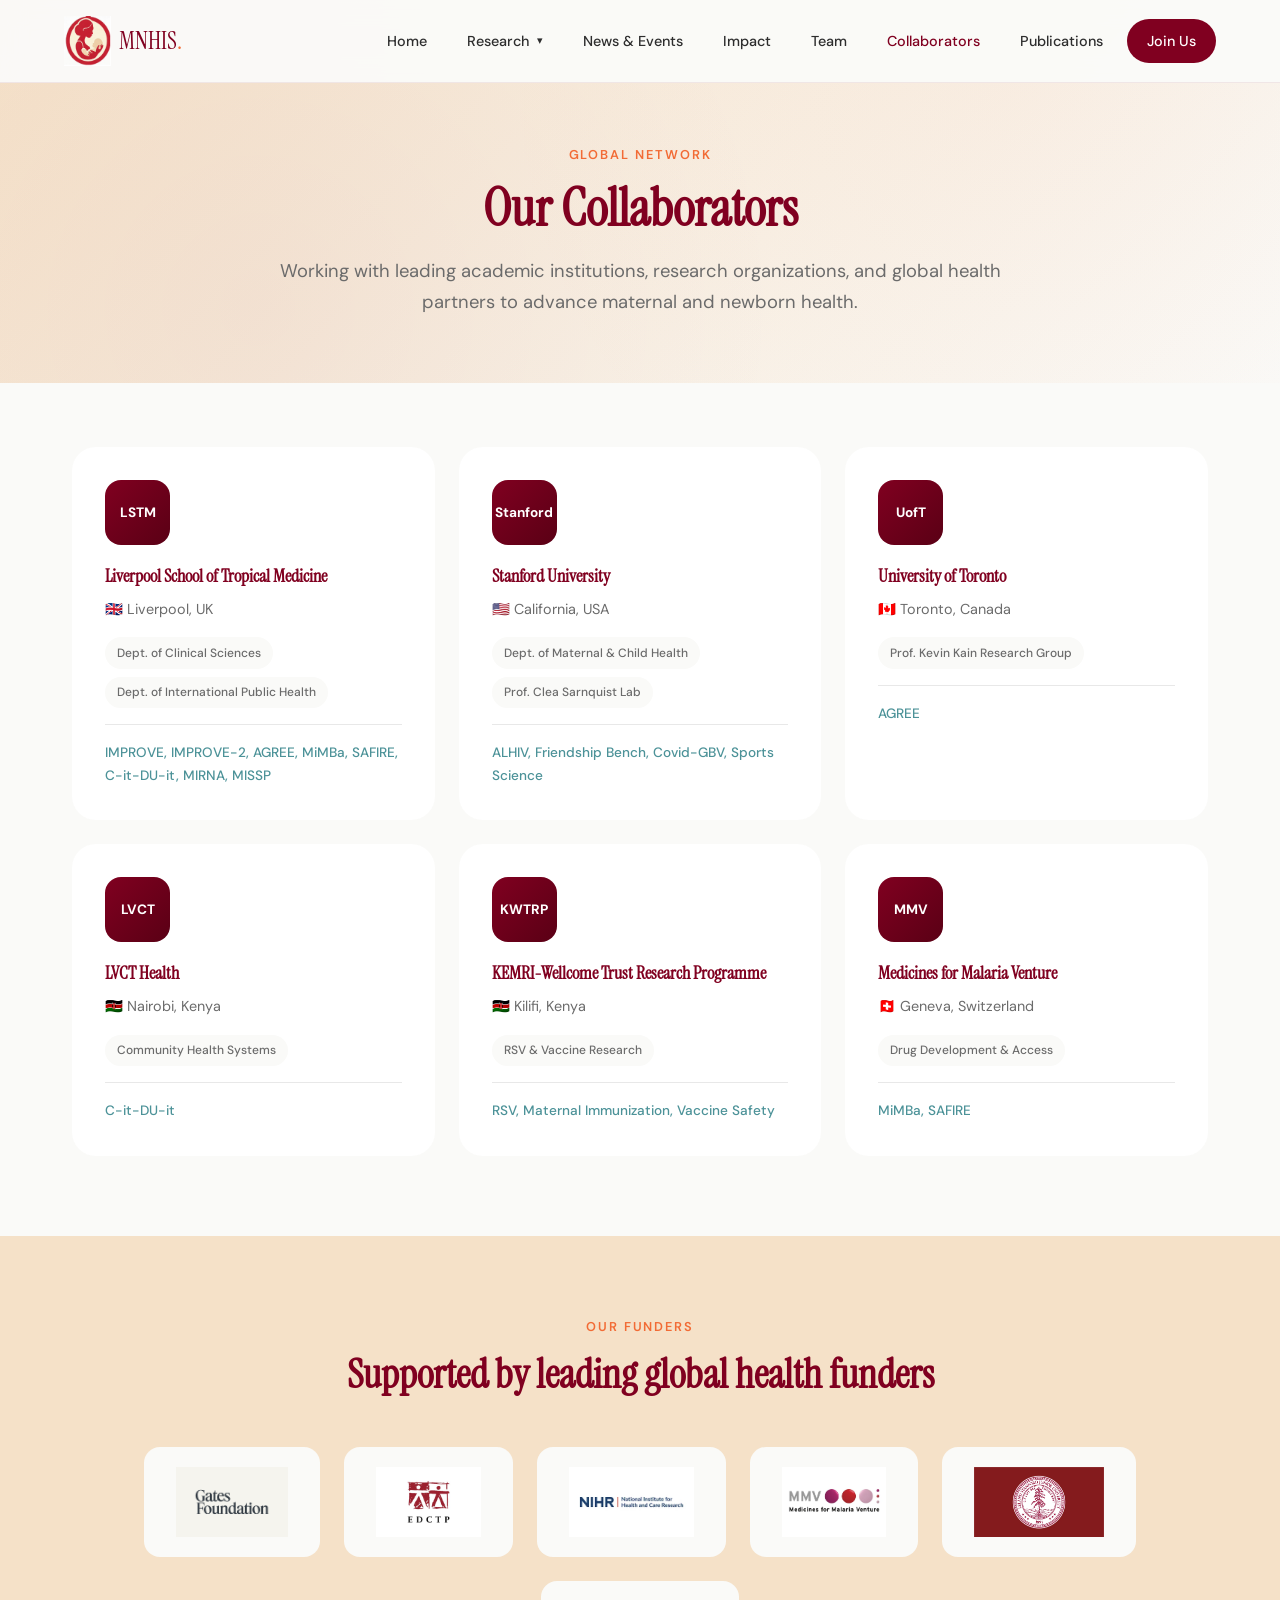
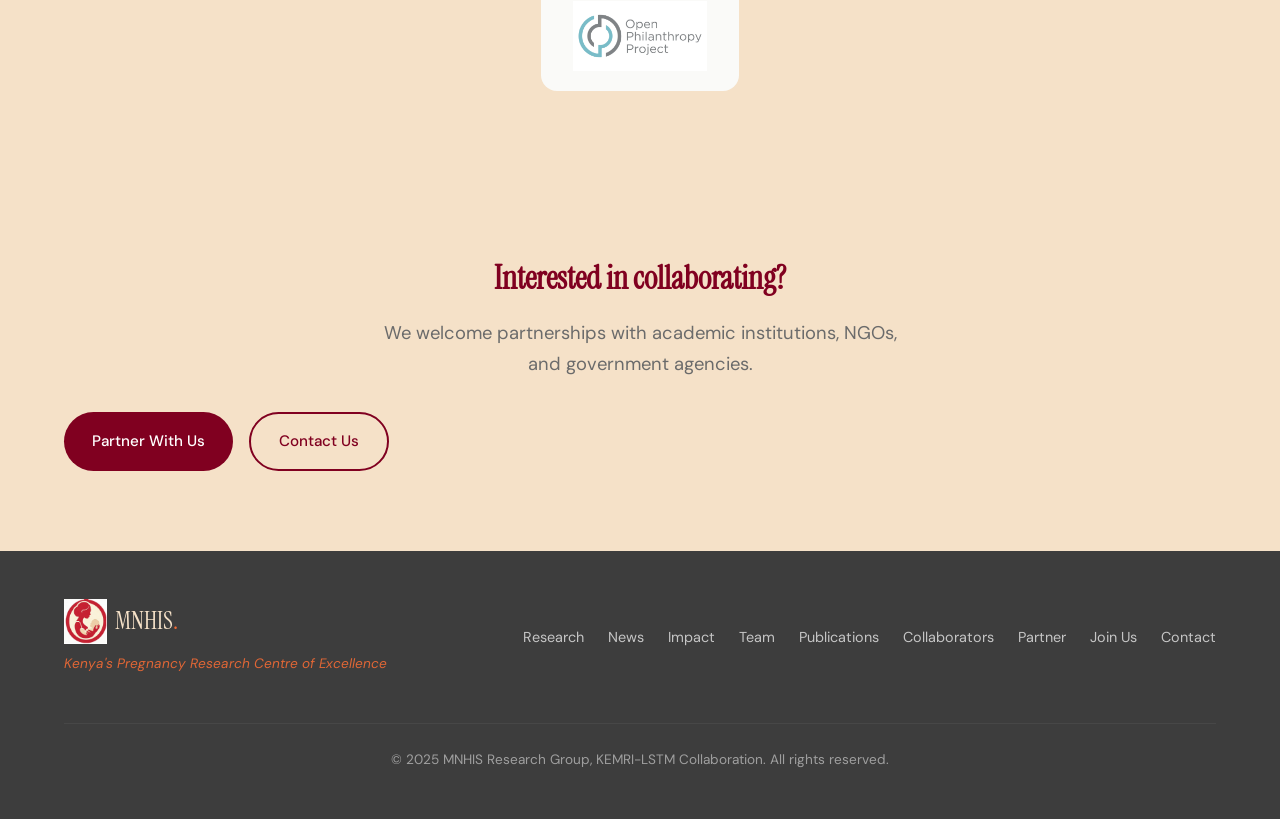
==== commit 436b877b: "Add Collaborators tab to navigation" ====
--- a/collaborators.html
+++ b/collaborators.html
@@ -33,6 +33,7 @@
             <li><a href="news.html">News & Events</a></li>
             <li><a href="impact.html">Impact</a></li>
             <li><a href="team.html">Team</a></li>
+            <li><a href="collaborators.html" class="active">Collaborators</a></li>
             <li><a href="publications.html">Publications</a></li>
             <li><a href="join.html" class="nav-cta">Join Us</a></li>
         </ul>
@@ -118,19 +119,22 @@
         </div>
         <div class="funders-logos" style="max-width: 1000px; margin: 0 auto;">
             <a href="https://www.gatesfoundation.org" target="_blank" class="funder-logo" title="Gates Foundation">
-                <img src="https://upload.wikimedia.org/wikipedia/commons/thumb/2/20/Bill_%26_Melinda_Gates_Foundation_logo.svg/320px-Bill_%26_Melinda_Gates_Foundation_logo.svg.png" alt="Gates Foundation">
+                <img src="gates-logo.webp" alt="Gates Foundation">
             </a>
-            <a href="https://www.ukri.org/councils/mrc/" target="_blank" class="funder-logo" title="UKRI MRC">
-                <img src="https://upload.wikimedia.org/wikipedia/en/thumb/5/5d/UK_Research_and_Innovation_logo.svg/200px-UK_Research_and_Innovation_logo.svg.png" alt="UKRI MRC">
+            <a href="https://www.edctp.org" target="_blank" class="funder-logo" title="EDCTP">
+                <img src="edctp-logo.png" alt="EDCTP">
             </a>
             <a href="https://www.nihr.ac.uk" target="_blank" class="funder-logo" title="NIHR">
-                <img src="https://upload.wikimedia.org/wikipedia/commons/thumb/6/63/NIHR_logo.svg/200px-NIHR_logo.svg.png" alt="NIHR">
-            </a>
-            <a href="https://www.edctp.org" target="_blank" class="funder-logo" title="EDCTP">
-                <img src="https://www.edctp.org/web/app/uploads/2020/01/EDCTP_logo.png" alt="EDCTP">
+                <img src="nihr-logo.png" alt="NIHR">
             </a>
             <a href="https://www.mmv.org" target="_blank" class="funder-logo" title="MMV">
-                <img src="https://upload.wikimedia.org/wikipedia/commons/thumb/e/ef/Medicines_for_Malaria_Venture_Logo.svg/200px-Medicines_for_Malaria_Venture_Logo.svg.png" alt="MMV">
+                <img src="mmv-logo.png" alt="MMV">
+            </a>
+            <a href="https://www.stanford.edu" target="_blank" class="funder-logo" title="Stanford University">
+                <img src="stanford-logo.png" alt="Stanford University">
+            </a>
+            <a href="https://www.openphilanthropy.org" target="_blank" class="funder-logo" title="Open Philanthropy">
+                <img src="openphil-logo.png" alt="Open Philanthropy">
             </a>
         </div>
     </section>
--- a/styles.css
+++ b/styles.css
@@ -369,10 +369,91 @@
 .hero-visual {
     position: absolute;
     right: 6%;
-    top: 50%;
+    top: 35%;
     transform: translateY(-50%);
     animation: fadeInUp 0.8s ease 0.3s forwards;
     opacity: 0;
+}
+
+/* Hero Carousel */
+.hero-carousel-wrapper {
+    text-align: center;
+}
+
+.hero-carousel-title {
+    margin-bottom: 0.75rem;
+    text-align: center;
+}
+
+.hero-carousel-title .carousel-tag {
+    font-size: 0.7rem;
+    font-weight: 600;
+    text-transform: uppercase;
+    letter-spacing: 0.1em;
+    color: var(--color-accent);
+    display: block;
+    margin-bottom: 0.15rem;
+}
+
+.hero-carousel-title h3 {
+    font-family: var(--font-display);
+    font-size: 1.4rem;
+    color: var(--color-primary);
+    font-weight: 400;
+    margin: 0;
+}
+
+.hero-carousel {
+    width: 520px;
+    position: relative;
+    border-radius: var(--radius-lg);
+    overflow: hidden;
+    box-shadow: 0 25px 80px rgba(128, 0, 32, 0.25);
+}
+
+.hero-carousel-track {
+    display: flex;
+    transition: transform 0.6s ease-in-out;
+}
+
+.hero-slide {
+    min-width: 100%;
+    box-sizing: border-box;
+}
+
+.hero-slide img {
+    width: 100%;
+    height: 360px;
+    object-fit: cover;
+    display: block;
+}
+
+.hero-carousel-dots {
+    position: absolute;
+    bottom: 15px;
+    left: 50%;
+    transform: translateX(-50%);
+    display: flex;
+    gap: 8px;
+    z-index: 10;
+}
+
+.hero-dot {
+    width: 10px;
+    height: 10px;
+    border-radius: 50%;
+    background: rgba(255, 255, 255, 0.5);
+    cursor: pointer;
+    transition: all 0.3s ease;
+}
+
+.hero-dot:hover {
+    background: rgba(255, 255, 255, 0.8);
+}
+
+.hero-dot.active {
+    background: var(--color-white);
+    transform: scale(1.2);
 }
 
 .hero-image-container {
@@ -514,18 +595,19 @@
     justify-content: center;
     align-items: center;
     flex-wrap: wrap;
-    gap: 2rem;
+    gap: 1.5rem;
 }
 
 .funder-logo {
-    padding: 1rem 1.5rem;
+    padding: 1.25rem 2rem;
     background: var(--color-bg);
     border-radius: var(--radius-md);
     transition: all 0.3s ease;
     display: flex;
     align-items: center;
     justify-content: center;
-    min-height: 70px;
+    min-height: 90px;
+    min-width: 160px;
 }
 
 .funder-logo:hover {
@@ -535,15 +617,207 @@
 }
 
 .funder-logo img {
-    max-height: 45px;
+    max-height: 70px;
     width: auto;
     object-fit: contain;
-    filter: grayscale(20%);
+    filter: grayscale(10%);
     transition: filter 0.3s ease;
 }
 
 .funder-logo:hover img {
     filter: grayscale(0%);
+}
+
+/* Text-based Funder Logos */
+.funder-logo-text {
+    padding: 1rem 1.75rem;
+    background: var(--color-bg);
+    border-radius: var(--radius-md);
+    transition: all 0.3s ease;
+    display: flex;
+    align-items: center;
+    justify-content: center;
+    min-height: 60px;
+    text-decoration: none;
+    border: 1px solid var(--color-neutral-light);
+}
+
+.funder-logo-styled {
+    padding: 1rem 2rem;
+    background: var(--color-white);
+    border-radius: var(--radius-md);
+    transition: all 0.3s ease;
+    display: flex;
+    align-items: center;
+    justify-content: center;
+    min-height: 65px;
+    text-decoration: none;
+    border: 2px solid var(--color-neutral-light);
+}
+
+.funder-logo-styled:hover {
+    background: var(--color-primary);
+    transform: translateY(-3px);
+    box-shadow: var(--shadow-md);
+    border-color: var(--color-primary);
+}
+
+.funder-logo-styled .funder-text {
+    font-family: var(--font-display);
+    font-size: 1rem;
+    font-weight: 500;
+    color: var(--color-primary);
+    text-align: center;
+    transition: color 0.3s ease;
+}
+
+.funder-logo-styled:hover .funder-text {
+    color: var(--color-white);
+}
+
+.funder-logo-text:hover {
+    background: var(--color-primary);
+    transform: translateY(-3px);
+    box-shadow: var(--shadow-md);
+    border-color: var(--color-primary);
+}
+
+.funder-logo-text .funder-name {
+    font-family: var(--font-body);
+    font-size: 0.85rem;
+    font-weight: 600;
+    color: var(--color-text);
+    text-align: center;
+    transition: color 0.3s ease;
+}
+
+.funder-logo-text:hover .funder-name {
+    color: var(--color-white);
+}
+
+/* ========================================
+   PHOTO GALLERY CAROUSEL
+   ======================================== */
+
+.gallery-section {
+    padding: 5rem 4rem;
+    background: var(--color-bg);
+}
+
+.carousel-container {
+    position: relative;
+    max-width: 1000px;
+    margin: 0 auto;
+    overflow: hidden;
+}
+
+.carousel-track-container {
+    overflow: hidden;
+    border-radius: var(--radius-lg);
+}
+
+.carousel-track {
+    display: flex;
+    transition: transform 0.5s ease-in-out;
+}
+
+.carousel-slide {
+    min-width: 100%;
+    box-sizing: border-box;
+}
+
+.carousel-slide img {
+    width: 100%;
+    height: 450px;
+    object-fit: cover;
+    border-radius: var(--radius-lg);
+}
+
+/* Placeholder slides - remove when adding real images */
+.slide-placeholder {
+    width: 100%;
+    height: 450px;
+    background: linear-gradient(135deg, var(--color-bg-alt) 0%, var(--color-bg) 100%);
+    border-radius: var(--radius-lg);
+    display: flex;
+    flex-direction: column;
+    align-items: center;
+    justify-content: center;
+    border: 2px dashed var(--color-neutral-light);
+}
+
+.slide-placeholder span {
+    font-size: 4rem;
+    margin-bottom: 1rem;
+}
+
+.slide-placeholder p {
+    font-size: 1.1rem;
+    color: var(--color-text-muted);
+    margin-bottom: 0.5rem;
+}
+
+.slide-placeholder small {
+    font-size: 0.85rem;
+    color: var(--color-text-muted);
+    opacity: 0.7;
+}
+
+/* Carousel Navigation Buttons */
+.carousel-btn {
+    position: absolute;
+    top: 50%;
+    transform: translateY(-50%);
+    background: var(--color-white);
+    color: var(--color-primary);
+    border: none;
+    width: 50px;
+    height: 50px;
+    border-radius: 50%;
+    font-size: 1.25rem;
+    cursor: pointer;
+    z-index: 10;
+    box-shadow: var(--shadow-md);
+    transition: all 0.3s ease;
+}
+
+.carousel-btn:hover {
+    background: var(--color-primary);
+    color: var(--color-white);
+}
+
+.carousel-btn.prev {
+    left: -25px;
+}
+
+.carousel-btn.next {
+    right: -25px;
+}
+
+/* Carousel Dots */
+.carousel-dots {
+    display: flex;
+    justify-content: center;
+    gap: 0.75rem;
+    margin-top: 1.5rem;
+}
+
+.dot {
+    width: 12px;
+    height: 12px;
+    border-radius: 50%;
+    background: var(--color-neutral-light);
+    cursor: pointer;
+    transition: all 0.3s ease;
+}
+
+.dot:hover {
+    background: var(--color-text-muted);
+}
+
+.dot.active {
+    background: var(--color-primary);
+    transform: scale(1.2);
 }
 
 /* ========================================
@@ -2209,6 +2483,34 @@
     
     .hero {
         padding: 7rem 2rem 3rem;
+        flex-direction: column;
+        text-align: center;
+    }
+    
+    .hero-visual {
+        position: relative;
+        right: auto;
+        top: auto;
+        transform: none;
+        margin-top: 2rem;
+    }
+    
+    .hero-carousel {
+        width: 100%;
+        max-width: 500px;
+        margin: 0 auto;
+    }
+    
+    .hero-slide img {
+        height: 300px;
+    }
+    
+    .hero-content {
+        max-width: 100%;
+    }
+    
+    .hero-cta {
+        justify-content: center;
     }
     
     .pi-featured {
@@ -2317,6 +2619,30 @@
     .footer-links {
         justify-content: center;
     }
+    
+    /* Carousel responsive */
+    .carousel-btn {
+        width: 40px;
+        height: 40px;
+        font-size: 1rem;
+    }
+    
+    .carousel-btn.prev {
+        left: 10px;
+    }
+    
+    .carousel-btn.next {
+        right: 10px;
+    }
+    
+    .carousel-slide img,
+    .slide-placeholder {
+        height: 300px;
+    }
+    
+    .gallery-section {
+        padding: 4rem 2rem;
+    }
 }
 
 @media (max-width: 480px) {
